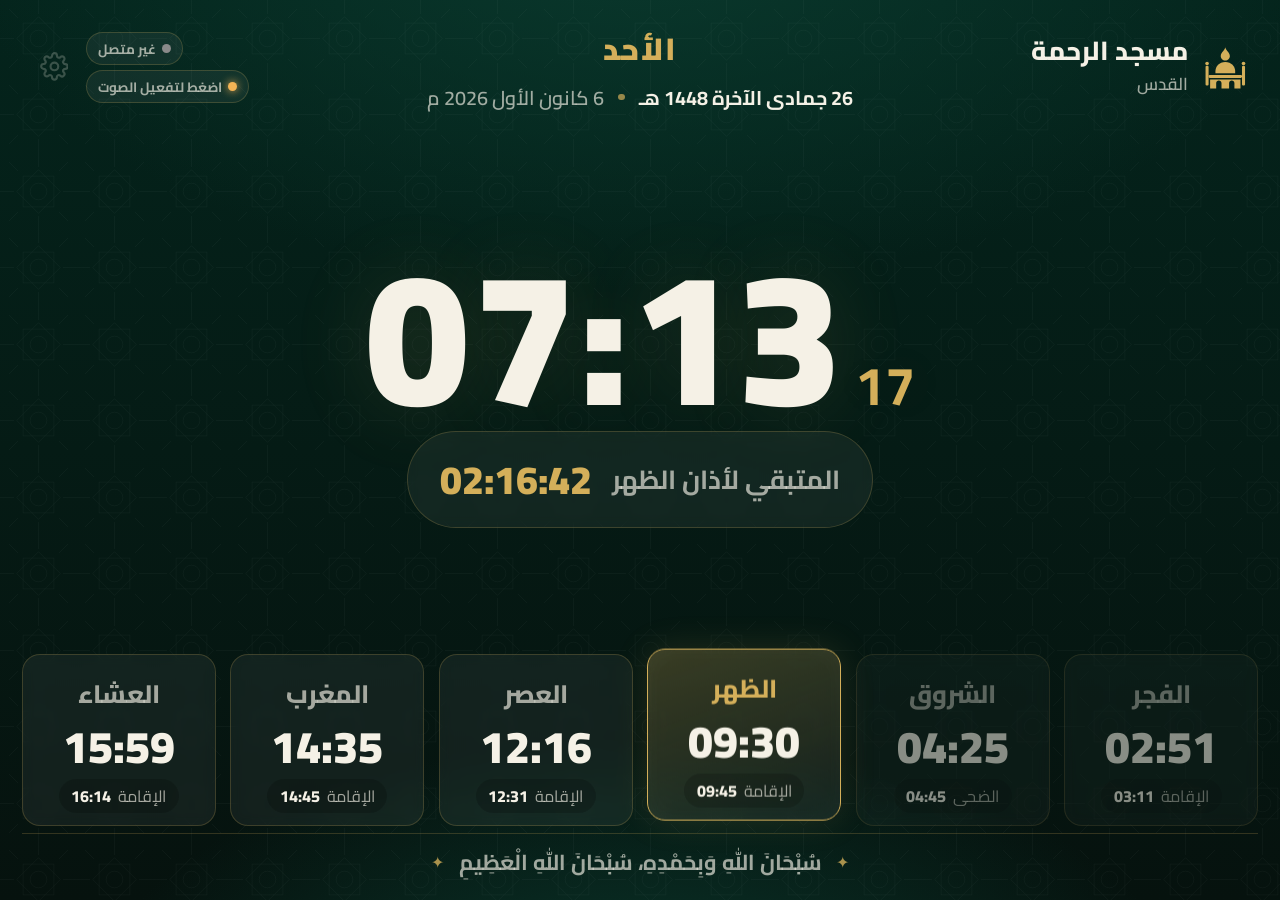
==== index.html @ 0a37c9f8 "شاشة مواقيت الصلاة للمساجد — النسخة الأولى - حساب فلكي محلي للمواقيت (بدون إنترنت) مع 6 طرق حساب - ش" ====
<!DOCTYPE html>
<html lang="ar" dir="rtl" data-theme="emerald">
<head>
  <meta charset="UTF-8">
  <meta name="viewport" content="width=device-width, initial-scale=1.0">
  <title>مواقيت الصلاة</title>
  <meta name="theme-color" content="#04241c">
  <link rel="manifest" href="manifest.json">
  <link rel="icon" href="icons/icon.svg" type="image/svg+xml">
  <link rel="stylesheet" href="css/style.css">
</head>
<body>

  <!-- طبقة صور الخلفيات -->
  <div id="bg-photos" style="display:none">
    <div class="bg-img" id="bg-a"></div>
    <div class="bg-img" id="bg-b"></div>
    <div id="bg-overlay"></div>
  </div>

  <div id="screen">
    <!-- الترويسة -->
    <header>
      <div class="mosque-block">
        <img id="mosque-photo" alt="" style="display:none">
        <svg id="mosque-icon" class="mosque-icon" viewBox="0 0 64 64" fill="currentColor" aria-hidden="true">
          <path d="M32 4c1 5-6 8-6 13 0 3.3 2.7 6 6 6s6-2.7 6-6c0-5-7-8-6-13z"/>
          <path d="M32 25c-8 0-13 6-13 12v3h26v-3c0-6-5-12-13-12z"/>
          <rect x="10" y="42" width="44" height="4" rx="1.5"/>
          <path d="M12 48v12h8v-7c0-2 1.6-3.5 3.5-3.5S27 51 27 53v7h10v-7c0-2 1.6-3.5 3.5-3.5S44 51 44 53v7h8V48H12z"/>
          <rect x="6" y="30" width="4" height="26" rx="1.5"/>
          <circle cx="8" cy="27" r="2.4"/>
          <rect x="54" y="30" width="4" height="26" rx="1.5"/>
          <circle cx="56" cy="27" r="2.4"/>
        </svg>
        <div>
          <div id="mosque-name">مسجد الرحمة</div>
          <div id="city-name">القدس</div>
        </div>
      </div>

      <div class="dates-block">
        <div id="day-name"></div>
        <div class="dates-line">
          <span id="hijri-date"></span>
          <span class="sep"></span>
          <span id="greg-date"></span>
        </div>
      </div>

      <div class="header-side">
        <div class="status-chips">
          <div id="net-indicator" class="status-chip off">
            <i class="dot"></i><span>غير متصل</span>
          </div>
          <div id="sound-indicator" class="status-chip warn">
            <i class="dot"></i><span>اضغط لتفعيل الصوت</span>
          </div>
        </div>
        <button id="btn-settings" title="الإعدادات (S)" aria-label="الإعدادات">
          <svg viewBox="0 0 24 24" fill="none" stroke="currentColor" stroke-width="1.8" aria-hidden="true">
            <circle cx="12" cy="12" r="3.2"/>
            <path d="M19.4 15a1.7 1.7 0 0 0 .34 1.87l.06.06a2 2 0 1 1-2.83 2.83l-.06-.06a1.7 1.7 0 0 0-1.87-.34 1.7 1.7 0 0 0-1 1.55V21a2 2 0 1 1-4 0v-.09a1.7 1.7 0 0 0-1-1.55 1.7 1.7 0 0 0-1.87.34l-.06.06a2 2 0 1 1-2.83-2.83l.06-.06a1.7 1.7 0 0 0 .34-1.87 1.7 1.7 0 0 0-1.55-1H3a2 2 0 1 1 0-4h.09a1.7 1.7 0 0 0 1.55-1 1.7 1.7 0 0 0-.34-1.87l-.06-.06a2 2 0 1 1 2.83-2.83l.06.06a1.7 1.7 0 0 0 1.87.34h.09a1.7 1.7 0 0 0 1-1.55V3a2 2 0 1 1 4 0v.09a1.7 1.7 0 0 0 1 1.55 1.7 1.7 0 0 0 1.87-.34l.06-.06a2 2 0 1 1 2.83 2.83l-.06.06a1.7 1.7 0 0 0-.34 1.87v.09a1.7 1.7 0 0 0 1.55 1H21a2 2 0 1 1 0 4h-.09a1.7 1.7 0 0 0-1.55 1z"/>
          </svg>
        </button>
      </div>
    </header>

    <!-- شريط رمضان (يظهر تلقائياً في الشهر الفضيل) -->
    <div id="ramadan-bar" style="display:none">
      <span class="rb-greeting">🌙 رمضان مبارك</span>
      <span class="rb-item"><span id="ramadan-day" class="rb-strong"></span></span>
      <span class="rb-sep"></span>
      <span class="rb-item">الإمساك <span id="ramadan-imsak" class="rb-strong"></span></span>
      <span class="rb-sep"></span>
      <span class="rb-item">الإفطار <span id="ramadan-iftar" class="rb-strong"></span></span>
    </div>

    <!-- الوسط -->
    <main>
      <div class="clock-wrap">
        <span id="clock-main">00:00</span>
        <span class="clock-side">
          <span id="clock-seconds">00</span>
          <span id="clock-suffix"></span>
        </span>
      </div>

      <div class="countdown-wrap">
        <span id="countdown-label"></span>
        <span id="countdown-value"></span>
      </div>
    </main>

    <!-- بطاقات الصلوات -->
    <div id="prayers-row"></div>

    <!-- شريط الأذكار والإعلانات -->
    <div id="ticker-bar">
      <span class="ticker-star">✦</span>
      <span id="ticker-badge" class="ticker-badge" style="display:none">إعلان</span>
      <span id="ticker-text"></span>
      <span class="ticker-star">✦</span>
    </div>
  </div>

  <!-- شاشة الأذان -->
  <div id="adhan-overlay" class="overlay">
    <svg class="big-icon" viewBox="0 0 64 64" fill="currentColor" aria-hidden="true">
      <path d="M32 4c1 5-6 8-6 13 0 3.3 2.7 6 6 6s6-2.7 6-6c0-5-7-8-6-13z"/>
      <path d="M32 25c-8 0-13 6-13 12v3h26v-3c0-6-5-12-13-12z"/>
      <rect x="10" y="42" width="44" height="4" rx="1.5"/>
      <path d="M12 48v12h8v-7c0-2 1.6-3.5 3.5-3.5S27 51 27 53v7h10v-7c0-2 1.6-3.5 3.5-3.5S44 51 44 53v7h8V48H12z"/>
    </svg>
    <div class="overlay-kalima">اللهُ أَكْبَر، اللهُ أَكْبَر</div>
    <div class="overlay-title" id="adhan-prayer-name"></div>
    <div id="adhan-time"></div>
    <div class="overlay-sub">لَا إِلَهَ إِلَّا الله</div>
  </div>

  <!-- شاشة اقتراب الإقامة -->
  <div id="iqama-soon-overlay" class="overlay">
    <div id="iqama-soon-label"></div>
    <div id="iqama-soon-value"></div>
    <div class="overlay-sub">اسْتَوُوا وَاعْتَدِلُوا وَسُدُّوا الْخَلَل</div>
  </div>

  <!-- شاشة الصلاة -->
  <div id="prayer-overlay" class="overlay">
    <div class="overlay-kalima" id="prayer-overlay-name"></div>
    <div class="overlay-sub">سَوُّوا صُفُوفَكُمْ فَإِنَّ تَسْوِيَةَ الصَّفِّ مِنْ تَمَامِ الصَّلَاةِ</div>
    <div class="phone-warning">
      <svg viewBox="0 0 24 24" fill="none" stroke="currentColor" stroke-width="1.8" aria-hidden="true">
        <rect x="7" y="2.5" width="10" height="19" rx="2.2"/>
        <path d="M11 18.5h2M3 3l18 18" stroke-linecap="round"/>
      </svg>
      الرجاء إغلاق الهواتف المحمولة
    </div>
  </div>

  <!-- شاشة الإعلانات الكاملة -->
  <div id="ann-overlay" class="overlay">
    <div class="ann-badge">📢 إعلانات المسجد</div>
    <div id="ann-text" class="ann-text"></div>
    <div id="ann-dots" class="adhkar-dots"></div>
  </div>

  <!-- شاشة الأذكار بعد الصلاة -->
  <div id="adhkar-overlay" class="overlay">
    <div class="adhkar-header">
      <span class="ticker-star">✦</span>
      <span>أذكار وأدعية ما بعد الصلاة</span>
      <span class="ticker-star">✦</span>
    </div>
    <div id="adhkar-text" class="adhkar-text"></div>
    <div id="adhkar-rep" class="adhkar-rep" style="display:none">
      <span id="adhkar-rep-live" class="rep-live">1</span>
      <span class="rep-sep">/</span>
      <span id="adhkar-rep-total" class="rep-total">33</span>
      <span class="rep-label">مرة</span>
    </div>
    <div id="adhkar-dots" class="adhkar-dots"></div>
    <div class="overlay-sub">تَقَبَّلَ اللهُ طَاعَتَكُمْ</div>
  </div>

  <!-- نافذة الإعدادات -->
  <div id="settings-modal">
    <div class="settings-panel">
      <h2>⚙ الإعدادات</h2>
      <div class="settings-hint">اضغط حرف S في أي وقت لفتح هذه النافذة — الإعدادات تُحفظ على الجهاز نفسه</div>

      <h3>المسجد والموقع</h3>
      <div class="form-row">
        <label>اسم المسجد</label>
        <input type="text" id="set-mosque-name">
      </div>
      <div class="form-row">
        <label>صورة / شعار الجامع</label>
        <input type="file" id="set-photo-file" accept="image/*">
      </div>
      <div class="form-row">
        <span id="photo-status" class="field-status"></span>
        <button type="button" id="btn-photo-remove" class="mini-btn">إزالة الصورة</button>
      </div>
      <div class="form-row">
        <label>المدينة</label>
        <select id="set-city"></select>
      </div>
      <div id="custom-city-row" style="display:none">
        <div class="form-row">
          <label>اسم الموقع</label>
          <input type="text" id="set-custom-name" placeholder="مثال: قريتنا">
        </div>
        <div class="form-row">
          <label>خط العرض</label>
          <input type="number" id="set-custom-lat" step="0.0001">
          <label>خط الطول</label>
          <input type="number" id="set-custom-lng" step="0.0001">
        </div>
      </div>

      <h3>الحساب الفلكي</h3>
      <div class="form-row">
        <label>طريقة الحساب</label>
        <select id="set-method"></select>
      </div>
      <div class="form-row">
        <label>مذهب العصر</label>
        <select id="set-asr">
          <option value="1">الجمهور (الشافعي والمالكي والحنبلي)</option>
          <option value="2">الحنفي</option>
        </select>
      </div>
      <div class="form-row">
        <label>تعديل التاريخ الهجري</label>
        <select id="set-hijri-adjust">
          <option value="-2">-2 يوم</option>
          <option value="-1">-1 يوم</option>
          <option value="0">بدون تعديل</option>
          <option value="1">+1 يوم</option>
          <option value="2">+2 يوم</option>
        </select>
      </div>

      <h3>المظهر والألوان</h3>
      <div class="form-row">
        <label>التصميم</label>
        <select id="set-theme">
          <option value="emerald">أخضر زمردي</option>
          <option value="night">أزرق ليلي</option>
          <option value="blackgold">أسود ذهبي</option>
          <option value="royal">بنفسجي ملكي</option>
          <option value="light">فاتح</option>
          <option value="custom">🎨 ألوان مخصصة</option>
        </select>
      </div>
      <div id="custom-colors-block" style="display:none">
        <div class="colors-grid">
          <div><label>الخلفية</label><input type="color" id="set-color-bg1"></div>
          <div><label>الخلفية الثانوية</label><input type="color" id="set-color-bg2"></div>
          <div><label>اللون المميز</label><input type="color" id="set-color-accent"></div>
          <div><label>النص</label><input type="color" id="set-color-text"></div>
        </div>
      </div>
      <div class="form-row">
        <label>نظام الوقت</label>
        <select id="set-time-format">
          <option value="24">24 ساعة</option>
          <option value="12">12 ساعة</option>
        </select>
      </div>
      <div class="form-row">
        <label>إظهار الثواني</label>
        <input type="checkbox" id="set-show-seconds">
      </div>
      <div class="form-row">
        <label>أسماء الأشهر الميلادية</label>
        <select id="set-month-names">
          <option value="levant">شرقية (كانون الثاني، شباط...)</option>
          <option value="western">غربية (يناير، فبراير...)</option>
        </select>
      </div>

      <div class="form-row">
        <label>اتجاه العرض</label>
        <select id="set-orientation">
          <option value="auto">تلقائي (حسب الشاشة)</option>
          <option value="landscape">أفقي دائماً</option>
          <option value="portrait">عمودي دائماً</option>
        </select>
      </div>

      <h3>المناسبات ووضع رمضان</h3>
      <div class="form-row">
        <label>المناسبات الهجرية والسنن تلقائياً</label>
        <input type="checkbox" id="set-hijri-events">
      </div>
      <div class="settings-hint">عاشوراء، المولد النبوي، الإسراء والمعراج، الأعياد، الأيام البيض، سورة الكهف يوم الجمعة، صيام الاثنين والخميس... تظهر في الشريط تلقائياً بيومها.</div>
      <div class="form-row">
        <label>وضع رمضان تلقائياً</label>
        <input type="checkbox" id="set-ramadan-auto">
      </div>
      <div class="form-row">
        <label>الإمساك قبل الفجر بـ (دقائق)</label>
        <input type="number" id="set-imsak-offset" min="0" max="60">
      </div>
      <div class="form-row">
        <label>إظهار «يليها التراويح» على العشاء</label>
        <input type="checkbox" id="set-taraweeh-note">
      </div>
      <div class="settings-hint">في رمضان يظهر تلقائياً: شريط «رمضان مبارك» مع الإمساك والإفطار، والعد التنازلي يصبح «المتبقي للإفطار 🌙».</div>

      <h3>خلفية الشاشة</h3>
      <div class="form-row">
        <label>نوع الخلفية</label>
        <select id="set-bg-mode">
          <option value="pattern">زخرفة إسلامية (الافتراضي)</option>
          <option value="photos">صور (مساجد أو غيرها)</option>
        </select>
      </div>
      <div class="form-row">
        <label>إضافة صور خلفية</label>
        <input type="file" id="set-bg-files" accept="image/*" multiple>
      </div>
      <div class="form-row">
        <span id="bg-status" class="field-status"></span>
        <button type="button" id="btn-bg-clear" class="mini-btn">إزالة كل الخلفيات</button>
      </div>
      <div class="form-row">
        <label>تعتيم الخلفية (لوضوح النص)</label>
        <input type="range" id="set-bg-overlay" min="0" max="90" step="5"
               oninput="document.getElementById('bg-overlay-val').textContent=this.value+'%'">
        <span id="bg-overlay-val" class="field-status" style="flex:none">60%</span>
      </div>
      <div class="form-row">
        <label>تبديل الصور كل (دقائق)</label>
        <input type="number" id="set-bg-interval" min="1" max="240">
      </div>

      <h3>صوت الأذان</h3>
      <div class="form-row">
        <label>تشغيل صوت عند الأذان</label>
        <input type="checkbox" id="set-sound-enabled">
      </div>
      <div class="form-row">
        <label>نوع الصوت</label>
        <select id="set-sound-mode">
          <option value="chime">تنبيه مدمج (بدون ملفات)</option>
          <option value="makkah">أذان الحرم المكي 🕋</option>
          <option value="madinah">أذان المسجد النبوي</option>
          <option value="quds">أذان المسجد الأقصى 🕌</option>
          <option value="alhindi">أذان عبد الرحمن الهندي</option>
          <option value="file">ملف أذان مرفوع</option>
        </select>
      </div>
      <div class="form-row">
        <label>رفع ملف أذان (MP3)</label>
        <input type="file" id="set-adhan-file" accept="audio/*">
      </div>
      <div class="form-row">
        <span id="adhan-file-status" class="field-status"></span>
        <button type="button" id="btn-adhan-test" class="mini-btn">▶ تجربة</button>
        <button type="button" id="btn-adhan-stop" class="mini-btn">⏹ إيقاف</button>
      </div>
      <div class="settings-hint">ملاحظة: المتصفح يمنع الصوت التلقائي قبل أول ضغطة على الشاشة. لشاشات العرض الدائمة شغّل المتصفح بوضع الكشك (kiosk) مع خيار السماح بالتشغيل التلقائي.</div>

      <h3>الإقامة (دقائق بعد الأذان)</h3>
      <div class="iqama-grid">
        <div><label>الفجر</label><input type="number" id="set-iqama-fajr" min="0" max="120"></div>
        <div><label>الظهر</label><input type="number" id="set-iqama-dhuhr" min="0" max="120"></div>
        <div><label>العصر</label><input type="number" id="set-iqama-asr" min="0" max="120"></div>
        <div><label>المغرب</label><input type="number" id="set-iqama-maghrib" min="0" max="120"></div>
        <div><label>العشاء</label><input type="number" id="set-iqama-isha" min="0" max="120"></div>
      </div>

      <h3>الشاشات التلقائية</h3>
      <div class="form-row">
        <label>مدة شاشة الأذان (دقائق)</label>
        <input type="number" id="set-adhan-min" min="0" max="30">
      </div>
      <div class="form-row">
        <label>مدة شاشة الصلاة (دقائق)</label>
        <input type="number" id="set-prayer-min" min="0" max="60">
      </div>
      <div class="form-row">
        <label>مدة شاشة الأذكار بعد الصلاة (دقائق)</label>
        <input type="number" id="set-adhkar-min" min="0" max="60">
      </div>
      <div class="form-row">
        <label>مدة عرض كل ذكر (ثوانٍ — كافية للقراءة)</label>
        <input type="number" id="set-adhkar-each" min="10" max="180">
      </div>
      <div class="form-row" style="display:block">
        <label>أذكار ما بعد الصلاة (سطر لكل ذكر)</label>
        <textarea id="set-adhkar-texts"></textarea>
      </div>
      <div class="settings-hint">لتحديد عدد التكرار حسب السنة أضف <b dir="ltr">| العدد</b> بعد الذكر — مثال: <span dir="rtl">سُبْحَانَ اللهِ | 33</span> — يظهر على الشاشة عدّاد مباشر للتكرار، ومدة عرض الذكر تطول تلقائياً بما يكفي لترديده.</div>

      <h3>الجمعة</h3>
      <div class="form-row">
        <label>وقت أذان الجمعة</label>
        <select id="set-jumua-mode">
          <option value="auto">تلقائي (وقت الظهر)</option>
          <option value="fixed">وقت محدد</option>
        </select>
      </div>
      <div class="form-row" id="jumua-time-row" style="display:none">
        <label>الوقت المحدد</label>
        <input type="time" id="set-jumua-time">
      </div>
      <div class="form-row">
        <label>مدة الخطبة حتى الإقامة (دقائق)</label>
        <input type="number" id="set-khutbah-min" min="5" max="120">
      </div>

      <h3>شريط الأذكار</h3>
      <div class="form-row">
        <label>تفعيل الشريط</label>
        <input type="checkbox" id="set-ticker-enabled">
      </div>
      <textarea id="set-ticker-texts" placeholder="اكتب كل ذكر في سطر منفصل"></textarea>

      <h3>الإعلانات</h3>
      <div class="form-row">
        <label>تفعيل الإعلانات</label>
        <input type="checkbox" id="set-ann-enabled">
      </div>
      <textarea id="set-ann-texts" placeholder="اكتب كل إعلان في سطر منفصل — تظهر في الشريط السفلي مع شارة «إعلان»"></textarea>
      <div class="form-row" style="margin-top:10px">
        <label>شاشة إعلانات كاملة</label>
        <input type="checkbox" id="set-annscreen-enabled">
      </div>
      <div class="form-row">
        <label>تظهر كل (دقائق — 0 لتعطيل التكرار)</label>
        <input type="number" id="set-annscreen-every" min="0" max="720">
      </div>
      <div class="form-row">
        <label>مدة عرض كل إعلان (ثوانٍ)</label>
        <input type="number" id="set-annscreen-duration" min="5" max="300">
      </div>
      <div class="form-row" style="display:block">
        <label>أوقات ظهور محددة (سطر لكل وقت، مثل 21:30)</label>
        <textarea id="set-annscreen-times" style="height:70px" placeholder="20:45&#10;13:30"></textarea>
      </div>
      <div class="settings-hint">شاشة الإعلانات لا تظهر أبداً أثناء الأذان أو الصلاة أو قبل الأذان بأقل من 3 دقائق.</div>

      <h3>الاتصال والتحديث عن بُعد</h3>
      <div class="form-row">
        <label>تفعيل التحديث عن بُعد</label>
        <input type="checkbox" id="set-remote-enabled">
      </div>
      <div class="form-row">
        <label>رابط ملف الإعدادات (JSON)</label>
        <input type="text" id="set-remote-url" placeholder="https://..." dir="ltr">
      </div>
      <div class="form-row">
        <label>فترة الفحص (دقائق)</label>
        <input type="number" id="set-remote-interval" min="1" max="240">
      </div>
      <div class="settings-hint">
        ضع ملف JSON على الإنترنت (مثلاً GitHub Gist) فيه الإعدادات المطلوب تحديثها — مثل الإعلانات أو أوقات الإقامة — والشاشة ستسحبه تلقائياً وهي متصلة. استخدم «تصدير الإعدادات» للحصول على قالب جاهز.
        <div id="remote-sync-status"></div>
      </div>
      <div class="form-row">
        <button type="button" id="btn-export" class="mini-btn">⬇ تصدير الإعدادات</button>
        <label class="mini-btn" style="cursor:pointer">⬆ استيراد إعدادات
          <input type="file" id="set-import-file" accept="application/json" style="display:none">
        </label>
        <span id="import-status" class="field-status"></span>
      </div>

      <div class="settings-buttons">
        <button id="btn-save">💾 حفظ وتطبيق</button>
        <button id="btn-cancel">إلغاء</button>
        <button id="btn-reset">استعادة الافتراضي</button>
      </div>
    </div>
  </div>

  <script src="js/praytimes.js"></script>
  <script src="js/cities.js"></script>
  <script src="js/storage.js"></script>
  <script src="js/settings.js"></script>
  <script src="js/app.js"></script>
</body>
</html>
---- css/style.css ----
/* ============================================================
   شاشة مواقيت الصلاة — التصميم والثيمات
   ============================================================ */

@font-face {
  font-family: 'Cairo';
  font-style: normal;
  font-weight: 200 1000;
  src: url('../fonts/cairo-arabic.woff2') format('woff2');
  unicode-range: U+0600-06FF, U+0750-077F, U+FB50-FDFF, U+FE70-FEFF;
}
@font-face {
  font-family: 'Cairo';
  font-style: normal;
  font-weight: 200 1000;
  src: url('../fonts/cairo-latin.woff2') format('woff2');
  unicode-range: U+0000-00FF;
}

/* ---------- الثيمات ---------- */
:root, [data-theme="emerald"] {
  --bg-1: #04241c;
  --bg-2: #0a3a2e;
  --bg-3: #06120e;
  --accent: #d4af5a;
  --accent-soft: rgba(212, 175, 90, 0.25);
  --text: #f5f1e6;
  --text-dim: rgba(245, 241, 230, 0.65);
  --card-bg: rgba(255, 255, 255, 0.055);
  --card-border: rgba(212, 175, 90, 0.22);
  --glow: rgba(212, 175, 90, 0.14);
  --pattern-opacity: 0.05;
  --danger: #ff9b6a;
}
[data-theme="night"] {
  --bg-1: #071a30;
  --bg-2: #0d2a4d;
  --bg-3: #040d1a;
  --accent: #6fc7e8;
  --accent-soft: rgba(111, 199, 232, 0.22);
  --text: #eef6fb;
  --text-dim: rgba(238, 246, 251, 0.6);
  --card-bg: rgba(255, 255, 255, 0.05);
  --card-border: rgba(111, 199, 232, 0.25);
  --glow: rgba(111, 199, 232, 0.13);
  --pattern-opacity: 0.045;
  --danger: #ffb37a;
}
[data-theme="blackgold"] {
  --bg-1: #0d0c09;
  --bg-2: #1b1810;
  --bg-3: #000000;
  --accent: #e8c464;
  --accent-soft: rgba(232, 196, 100, 0.22);
  --text: #f7f3e8;
  --text-dim: rgba(247, 243, 232, 0.6);
  --card-bg: rgba(255, 255, 255, 0.045);
  --card-border: rgba(232, 196, 100, 0.28);
  --glow: rgba(232, 196, 100, 0.15);
  --pattern-opacity: 0.06;
  --danger: #ff9b6a;
}
[data-theme="royal"] {
  --bg-1: #1d1038;
  --bg-2: #321b5e;
  --bg-3: #0d0620;
  --accent: #e6b45a;
  --accent-soft: rgba(230, 180, 90, 0.22);
  --text: #f6f0ff;
  --text-dim: rgba(246, 240, 255, 0.62);
  --card-bg: rgba(255, 255, 255, 0.055);
  --card-border: rgba(230, 180, 90, 0.25);
  --glow: rgba(230, 180, 90, 0.13);
  --pattern-opacity: 0.05;
  --danger: #ff9b8a;
}
[data-theme="light"] {
  --bg-1: #f2ecdd;
  --bg-2: #ffffff;
  --bg-3: #e5dcc4;
  --accent: #0c6b4f;
  --accent-soft: rgba(12, 107, 79, 0.14);
  --text: #1d2a26;
  --text-dim: rgba(29, 42, 38, 0.6);
  --card-bg: rgba(255, 255, 255, 0.72);
  --card-border: rgba(12, 107, 79, 0.25);
  --glow: rgba(12, 107, 79, 0.08);
  --pattern-opacity: 0.05;
  --danger: #b0491f;
}

/* ---------- أساسيات ---------- */
* { margin: 0; padding: 0; box-sizing: border-box; }

html, body {
  width: 100%;
  height: 100%;
  overflow: hidden;
}

body {
  font-family: 'Cairo', 'Segoe UI', Tahoma, sans-serif;
  direction: rtl;
  color: var(--text);
  background:
    radial-gradient(ellipse 90% 70% at 50% -10%, var(--bg-2) 0%, transparent 60%),
    radial-gradient(ellipse 80% 60% at 50% 115%, var(--bg-2) 0%, transparent 55%),
    linear-gradient(180deg, var(--bg-1) 0%, var(--bg-3) 100%);
  user-select: none;
}

body.hide-cursor, body.hide-cursor * { cursor: none !important; }

/* الزخرفة الإسلامية */
body::before {
  content: '';
  position: fixed;
  inset: 0;
  pointer-events: none;
  opacity: var(--pattern-opacity);
  background-image: url("data:image/svg+xml,%3Csvg xmlns='http://www.w3.org/2000/svg' width='120' height='120' viewBox='0 0 120 120'%3E%3Cg fill='none' stroke='%23ffffff' stroke-width='1'%3E%3Crect x='36' y='36' width='48' height='48'/%3E%3Crect x='36' y='36' width='48' height='48' transform='rotate(45 60 60)'/%3E%3Ccircle cx='60' cy='60' r='13'/%3E%3Cpath d='M60 0v22M60 98v22M0 60h22M98 60h22M14 14l14 14M92 92l14 14M106 14L92 28M28 92L14 106'/%3E%3C/g%3E%3C/svg%3E");
  background-size: 8.5vmin 8.5vmin;
}
[data-theme="light"] body::before,
[data-theme="light"]::before {
  filter: invert(1);
}

/* طبقة صور الخلفيات */
#bg-photos {
  position: fixed;
  inset: 0;
  z-index: 0;
}

.bg-img {
  position: absolute;
  inset: 0;
  background-size: cover;
  background-position: center;
  opacity: 0;
  transition: opacity 2s ease;
}
.bg-img.show { opacity: 1; }

#bg-overlay {
  position: absolute;
  inset: 0;
  background: var(--bg-3);
  opacity: 0.6;
}

/* عند تفعيل الصور تُخفى الزخرفة */
body.photos-bg::before { display: none; }

#screen {
  position: relative;
  width: 100%;
  height: 100%;
  display: flex;
  flex-direction: column;
  padding: 1.6vmin 2.4vmin;
  z-index: 1;
}

/* ---------- الترويسة ---------- */
header {
  display: flex;
  align-items: center;
  justify-content: space-between;
  gap: 2vmin;
  padding: 0.6vmin 1vmin 1vmin;
}

.mosque-block {
  display: flex;
  align-items: center;
  gap: 1.4vmin;
  min-width: 26vmin;
}

.mosque-icon {
  width: 5.4vmin;
  height: 5.4vmin;
  color: var(--accent);
  flex-shrink: 0;
}

#mosque-photo {
  width: 7vmin;
  height: 7vmin;
  object-fit: cover;
  border-radius: 1.6vmin;
  border: 2px solid var(--accent);
  box-shadow: 0 0 2.5vmin var(--glow);
  flex-shrink: 0;
}

#mosque-name {
  font-size: 2.9vmin;
  font-weight: 800;
  line-height: 1.25;
}

#city-name {
  font-size: 1.9vmin;
  color: var(--text-dim);
  font-weight: 600;
}

.dates-block {
  text-align: center;
  flex: 1;
}

#day-name {
  font-size: 3.4vmin;
  font-weight: 900;
  color: var(--accent);
  letter-spacing: 0.05em;
}

.dates-line {
  display: flex;
  align-items: center;
  justify-content: center;
  gap: 1.6vmin;
  font-size: 2.2vmin;
  font-weight: 600;
  color: var(--text-dim);
  margin-top: 0.2vmin;
}

.dates-line .sep {
  width: 0.7vmin;
  height: 0.7vmin;
  border-radius: 50%;
  background: var(--accent);
  opacity: 0.7;
}

#hijri-date { color: var(--text); font-weight: 700; }

.header-side {
  min-width: 26vmin;
  display: flex;
  justify-content: flex-end;
  align-items: center;
  gap: 1vmin;
}

/* مؤشرات الحالة (اتصال/صوت) */
.status-chips {
  display: flex;
  flex-direction: column;
  align-items: flex-end;
  gap: 0.5vmin;
}

.status-chip {
  display: flex;
  align-items: center;
  gap: 0.7vmin;
  font-size: 1.5vmin;
  font-weight: 700;
  color: var(--text-dim);
  background: var(--card-bg);
  border: 1px solid var(--card-border);
  border-radius: 100vmin;
  padding: 0.3vmin 1.2vmin;
}

.status-chip .dot {
  width: 1vmin;
  height: 1vmin;
  border-radius: 50%;
  background: #7c7c7c;
}

.status-chip.on .dot { background: #43d17c; box-shadow: 0 0 1vmin #43d17c; }
.status-chip.off .dot { background: #8a8a8a; }
.status-chip.warn .dot { background: #f5b455; box-shadow: 0 0 1vmin #f5b455; animation: soonPulse 1.4s infinite; }

#btn-settings {
  background: none;
  border: none;
  color: var(--text-dim);
  opacity: 0.35;
  cursor: pointer;
  padding: 1vmin;
  transition: opacity 0.2s, transform 0.3s;
}
#btn-settings:hover { opacity: 1; transform: rotate(45deg); }
#btn-settings svg { width: 3.2vmin; height: 3.2vmin; }

/* ---------- الوسط: الساعة والعد التنازلي ---------- */
main {
  flex: 1;
  display: flex;
  flex-direction: column;
  align-items: center;
  justify-content: center;
  gap: 0.5vmin;
  min-height: 0;
}

.clock-wrap {
  display: flex;
  align-items: baseline;
  direction: ltr;
  line-height: 0.95;
  text-shadow: 0 0 9vmin var(--glow);
}

#clock-main {
  font-size: 21vmin;
  font-weight: 900;
  font-variant-numeric: tabular-nums;
  letter-spacing: 0.01em;
}

.clock-side {
  display: flex;
  flex-direction: column;
  align-items: flex-start;
  margin-left: 1.2vmin;
  gap: 0.8vmin;
}

#clock-seconds {
  font-size: 6vmin;
  font-weight: 700;
  color: var(--accent);
  font-variant-numeric: tabular-nums;
  min-height: 6vmin;
}

#clock-suffix {
  font-size: 3.4vmin;
  font-weight: 700;
  color: var(--text-dim);
}

.countdown-wrap {
  display: flex;
  align-items: center;
  gap: 2.2vmin;
  background: var(--card-bg);
  border: 1px solid var(--card-border);
  border-radius: 100vmin;
  padding: 1.1vmin 3.6vmin;
  backdrop-filter: blur(6px);
}

#countdown-label {
  font-size: 2.9vmin;
  font-weight: 700;
  color: var(--text-dim);
}

#countdown-value {
  font-size: 4.4vmin;
  font-weight: 900;
  color: var(--accent);
  font-variant-numeric: tabular-nums;
  direction: ltr;
}

#countdown-value.iqama-mode { color: var(--danger); }

/* ---------- بطاقات الصلوات ---------- */
#prayers-row {
  display: flex;
  gap: 1.6vmin;
  padding: 0.4vmin 0 0.8vmin;
}

.prayer-card {
  flex: 1;
  display: flex;
  flex-direction: column;
  align-items: center;
  gap: 0.5vmin;
  background: var(--card-bg);
  border: 1px solid var(--card-border);
  border-radius: 2vmin;
  padding: 1.7vmin 1vmin 1.3vmin;
  backdrop-filter: blur(6px);
  transition: all 0.4s ease;
  position: relative;
  overflow: hidden;
}

.card-name {
  font-size: 2.8vmin;
  font-weight: 800;
  color: var(--text-dim);
}

.card-time {
  font-size: 5vmin;
  font-weight: 900;
  font-variant-numeric: tabular-nums;
  direction: ltr;
  line-height: 1.1;
}

.card-iqama {
  display: flex;
  align-items: center;
  gap: 0.8vmin;
  font-size: 1.8vmin;
  color: var(--text-dim);
  background: rgba(0, 0, 0, 0.18);
  border-radius: 100vmin;
  padding: 0.25vmin 1.4vmin;
  margin-top: 0.3vmin;
}
[data-theme="light"] .card-iqama { background: rgba(12, 107, 79, 0.08); }

.iqama-time {
  font-weight: 800;
  color: var(--text);
  font-variant-numeric: tabular-nums;
  direction: ltr;
}

.card-iqama-empty { opacity: 0.45; }

/* الصلاة القادمة */
.prayer-card.next {
  background: linear-gradient(160deg, var(--accent-soft), var(--card-bg));
  border-color: var(--accent);
  box-shadow: 0 0 4vmin var(--glow), inset 0 0 3vmin rgba(255, 255, 255, 0.03);
  transform: translateY(-0.6vmin);
  animation: nextPulse 2.6s ease-in-out infinite;
}
.prayer-card.next .card-name { color: var(--accent); }

@keyframes nextPulse {
  0%, 100% { box-shadow: 0 0 3vmin var(--glow); }
  50% { box-shadow: 0 0 6.5vmin var(--glow); }
}

.prayer-card.active {
  border-color: var(--danger);
  background: linear-gradient(160deg, rgba(255, 130, 90, 0.14), var(--card-bg));
}

.prayer-card.passed { opacity: 0.55; }

/* ---------- شريط الأذكار ---------- */
#ticker-bar {
  display: flex;
  align-items: center;
  justify-content: center;
  gap: 1.6vmin;
  padding: 0.9vmin 2vmin 0.4vmin;
  border-top: 1px solid var(--card-border);
}

.ticker-star {
  color: var(--accent);
  font-size: 1.8vmin;
  opacity: 0.8;
}

#ticker-text {
  font-size: 2.4vmin;
  font-weight: 700;
  color: var(--text-dim);
  opacity: 0;
  transition: opacity 0.6s ease;
  text-align: center;
}
#ticker-text.show { opacity: 1; }

#ticker-text.ad { color: var(--accent); font-weight: 800; }

.ticker-badge {
  background: var(--accent);
  color: var(--bg-3);
  font-size: 1.7vmin;
  font-weight: 900;
  border-radius: 100vmin;
  padding: 0.15vmin 1.4vmin;
  letter-spacing: 0.03em;
}

.ticker-badge.event-badge {
  background: transparent;
  color: var(--accent);
  border: 1px solid var(--accent);
}

/* ---------- شريط رمضان ---------- */
#ramadan-bar {
  display: flex;
  align-items: center;
  justify-content: center;
  gap: 2.4vmin;
  background: linear-gradient(90deg, transparent, var(--accent-soft), transparent);
  border-top: 1px solid var(--card-border);
  border-bottom: 1px solid var(--card-border);
  padding: 0.6vmin 2vmin;
  font-size: 2.3vmin;
  font-weight: 700;
  color: var(--text-dim);
}

.rb-greeting {
  color: var(--accent);
  font-weight: 900;
  font-size: 2.6vmin;
}

.rb-strong {
  color: var(--text);
  font-weight: 900;
  font-variant-numeric: tabular-nums;
}

.rb-sep {
  width: 0.6vmin;
  height: 0.6vmin;
  border-radius: 50%;
  background: var(--accent);
  opacity: 0.6;
}

/* ملاحظة التراويح على بطاقة العشاء */
.card-note {
  font-size: 1.7vmin;
  font-weight: 800;
  color: var(--accent);
  margin-top: 0.3vmin;
}

/* ---------- الشاشات الكاملة (أذان/إقامة/صلاة) ---------- */
.overlay {
  position: fixed;
  inset: 0;
  z-index: 50;
  display: none;
  flex-direction: column;
  align-items: center;
  justify-content: center;
  gap: 3vmin;
  text-align: center;
  background:
    radial-gradient(ellipse 90% 70% at 50% -10%, var(--bg-2) 0%, transparent 60%),
    linear-gradient(180deg, var(--bg-1) 0%, var(--bg-3) 100%);
  animation: overlayIn 0.8s ease;
}

@keyframes overlayIn {
  from { opacity: 0; }
  to { opacity: 1; }
}

.overlay .big-icon {
  width: 14vmin;
  height: 14vmin;
  color: var(--accent);
  animation: iconFloat 3s ease-in-out infinite;
}

@keyframes iconFloat {
  0%, 100% { transform: translateY(0); }
  50% { transform: translateY(-1.4vmin); }
}

.overlay-kalima {
  font-size: 7vmin;
  font-weight: 900;
  color: var(--accent);
  text-shadow: 0 0 8vmin var(--glow);
}

.overlay-title {
  font-size: 4.6vmin;
  font-weight: 800;
}

.overlay-sub {
  font-size: 3vmin;
  color: var(--text-dim);
  font-weight: 600;
}

#adhan-time {
  font-size: 6vmin;
  font-weight: 900;
  color: var(--accent);
  font-variant-numeric: tabular-nums;
  direction: ltr;
}

/* شاشة الصلاة — أغمق وأهدأ */
#prayer-overlay {
  background: linear-gradient(180deg, #050505 0%, #101010 60%, #050505 100%);
}
#prayer-overlay .overlay-kalima { font-size: 5.6vmin; }

.phone-warning {
  display: flex;
  align-items: center;
  gap: 1.8vmin;
  background: rgba(255, 255, 255, 0.06);
  border: 1px solid rgba(255, 255, 255, 0.14);
  border-radius: 100vmin;
  padding: 1.4vmin 3.6vmin;
  font-size: 3.2vmin;
  font-weight: 800;
  margin-top: 2vmin;
}
.phone-warning svg { width: 4.4vmin; height: 4.4vmin; color: var(--danger); }

/* شاشة اقتراب الإقامة */
#iqama-soon-value {
  font-size: 24vmin;
  font-weight: 900;
  color: var(--danger);
  font-variant-numeric: tabular-nums;
  direction: ltr;
  line-height: 1;
  animation: soonPulse 1s ease-in-out infinite;
}

@keyframes soonPulse {
  0%, 100% { transform: scale(1); }
  50% { transform: scale(1.04); }
}

#iqama-soon-label { font-size: 5vmin; font-weight: 800; }

/* ---------- شاشة الإعلانات الكاملة ---------- */
.ann-badge {
  display: flex;
  align-items: center;
  gap: 1.2vmin;
  background: var(--accent);
  color: var(--bg-3);
  font-size: 3vmin;
  font-weight: 900;
  border-radius: 100vmin;
  padding: 0.8vmin 4vmin;
  letter-spacing: 0.02em;
}

.ann-text {
  max-width: 82vw;
  font-size: 6vmin;
  font-weight: 900;
  line-height: 1.8;
  opacity: 0;
  transition: opacity 0.6s ease;
  text-shadow: 0 0 6vmin var(--glow);
}
.ann-text.show { opacity: 1; }

/* ---------- شاشة الأذكار بعد الصلاة ---------- */
.adhkar-header {
  display: flex;
  align-items: center;
  gap: 1.6vmin;
  font-size: 3.4vmin;
  font-weight: 800;
  color: var(--accent);
}

.adhkar-text {
  max-width: 80vw;
  font-size: 5.2vmin;
  font-weight: 800;
  line-height: 1.9;
  opacity: 0;
  transition: opacity 0.7s ease;
  text-shadow: 0 0 6vmin var(--glow);
}
.adhkar-text.show { opacity: 1; }

/* عدّاد التكرار حسب السنة */
.adhkar-rep {
  display: flex;
  align-items: baseline;
  gap: 1.4vmin;
  background: var(--card-bg);
  border: 1px solid var(--accent);
  border-radius: 100vmin;
  padding: 1vmin 4vmin;
  box-shadow: 0 0 3vmin var(--glow);
}

.rep-live {
  font-size: 6.5vmin;
  font-weight: 900;
  color: var(--accent);
  font-variant-numeric: tabular-nums;
  min-width: 8vmin;
  text-align: center;
}

.rep-live.tickanim { animation: repPop 0.35s ease; }

@keyframes repPop {
  0% { transform: scale(1.35); }
  100% { transform: scale(1); }
}

.rep-sep { font-size: 3.6vmin; color: var(--text-dim); }

.rep-total {
  font-size: 4.4vmin;
  font-weight: 800;
  color: var(--text);
  font-variant-numeric: tabular-nums;
}

.rep-label { font-size: 2.6vmin; color: var(--text-dim); font-weight: 700; }

.adhkar-dots {
  display: flex;
  gap: 1vmin;
}

.adot {
  width: 1.3vmin;
  height: 1.3vmin;
  border-radius: 50%;
  background: var(--text-dim);
  opacity: 0.35;
  transition: all 0.4s;
}
.adot.on {
  background: var(--accent);
  opacity: 1;
  transform: scale(1.35);
  box-shadow: 0 0 1.5vmin var(--glow);
}

/* ---------- نافذة الإعدادات ---------- */
#settings-modal {
  position: fixed;
  inset: 0;
  z-index: 100;
  display: none;
  align-items: center;
  justify-content: center;
  background: rgba(0, 0, 0, 0.6);
  backdrop-filter: blur(4px);
}

.settings-panel {
  width: min(92vw, 560px);
  max-height: 88vh;
  overflow-y: auto;
  background: var(--bg-1);
  border: 1px solid var(--card-border);
  border-radius: 18px;
  padding: 26px 30px;
  box-shadow: 0 20px 80px rgba(0, 0, 0, 0.55);
  font-size: 15px;
}
[data-theme="light"] .settings-panel { background: #faf7ee; }

.settings-panel h2 {
  font-size: 22px;
  color: var(--accent);
  margin-bottom: 4px;
}

.settings-hint {
  color: var(--text-dim);
  font-size: 12.5px;
  margin-bottom: 18px;
}

.settings-panel h3 {
  font-size: 15px;
  color: var(--accent);
  margin: 20px 0 10px;
  padding-bottom: 5px;
  border-bottom: 1px solid var(--card-border);
}

.form-row {
  display: flex;
  align-items: center;
  justify-content: space-between;
  gap: 14px;
  margin-bottom: 10px;
}

.form-row label { font-weight: 700; flex-shrink: 0; }

.form-row input[type="text"],
.form-row input[type="number"],
.form-row input[type="time"],
.form-row select,
.settings-panel textarea {
  background: rgba(255, 255, 255, 0.07);
  border: 1px solid var(--card-border);
  border-radius: 9px;
  color: var(--text);
  font-family: inherit;
  font-size: 14px;
  padding: 7px 12px;
  outline: none;
  min-width: 0;
}
[data-theme="light"] .form-row input,
[data-theme="light"] .form-row select,
[data-theme="light"] .settings-panel textarea {
  background: #ffffff;
}

.form-row input:focus, .form-row select:focus, .settings-panel textarea:focus {
  border-color: var(--accent);
}

.form-row input[type="text"], .form-row select { flex: 1; }
.form-row input[type="number"] { width: 80px; text-align: center; }

.form-row input[type="checkbox"] {
  width: 20px;
  height: 20px;
  accent-color: var(--accent);
}

.form-row input[type="range"] {
  flex: 1;
  accent-color: var(--accent);
}

.iqama-grid {
  display: grid;
  grid-template-columns: repeat(5, 1fr);
  gap: 8px;
}

.iqama-grid > div {
  display: flex;
  flex-direction: column;
  align-items: center;
  gap: 5px;
}

.iqama-grid label { font-size: 13px; font-weight: 700; }

.iqama-grid input {
  width: 100%;
  text-align: center;
  background: rgba(255, 255, 255, 0.07);
  border: 1px solid var(--card-border);
  border-radius: 9px;
  color: var(--text);
  font-family: inherit;
  padding: 7px 4px;
  outline: none;
}
[data-theme="light"] .iqama-grid input { background: #ffffff; }

.settings-panel textarea {
  width: 100%;
  height: 110px;
  resize: vertical;
  line-height: 1.9;
}

.colors-grid {
  display: grid;
  grid-template-columns: repeat(4, 1fr);
  gap: 10px;
  margin-bottom: 10px;
}

.colors-grid > div {
  display: flex;
  flex-direction: column;
  align-items: center;
  gap: 6px;
}

.colors-grid label { font-size: 12.5px; font-weight: 700; }

.colors-grid input[type="color"] {
  width: 100%;
  height: 42px;
  border: 1px solid var(--card-border);
  border-radius: 9px;
  background: none;
  cursor: pointer;
  padding: 3px;
}

.mini-btn {
  font-family: inherit;
  font-size: 13px;
  font-weight: 700;
  background: rgba(255, 255, 255, 0.09);
  color: var(--text);
  border: 1px solid var(--card-border);
  border-radius: 8px;
  padding: 6px 14px;
  cursor: pointer;
  transition: filter 0.15s;
}
.mini-btn:hover { filter: brightness(1.2); }
[data-theme="light"] .mini-btn { background: rgba(12, 107, 79, 0.08); }

.field-status {
  font-size: 12.5px;
  color: var(--accent);
  flex: 1;
}

.form-row input[type="file"] {
  flex: 1;
  font-family: inherit;
  font-size: 12.5px;
  color: var(--text-dim);
}

#remote-sync-status { margin-top: 6px; color: var(--accent); }

.settings-buttons {
  display: flex;
  gap: 10px;
  margin-top: 22px;
}

.settings-buttons button {
  font-family: inherit;
  font-size: 15px;
  font-weight: 800;
  border: none;
  border-radius: 10px;
  padding: 11px 22px;
  cursor: pointer;
  transition: filter 0.15s;
}
.settings-buttons button:hover { filter: brightness(1.15); }

#btn-save { background: var(--accent); color: #10240e; flex: 1; }
#btn-cancel { background: rgba(255, 255, 255, 0.1); color: var(--text); }
#btn-reset { background: none; color: var(--text-dim); font-size: 13px; }

/* احترام تفضيل تقليل الحركة */
@media (prefers-reduced-motion: reduce) {
  *, *::before, *::after {
    animation-duration: 0.01ms !important;
    animation-iteration-count: 1 !important;
    transition-duration: 0.01ms !important;
  }
}

/* ---------- الوضع العمودي ----------
   يُفعَّل عبر class من الإعدادات (تلقائي/أفقي/عمودي) وليس media query
   حتى يستطيع المدير إجبار الاتجاه المناسب لشاشته */
body.layout-portrait header {
  flex-direction: column;
  gap: 0.8vmin;
  text-align: center;
}
body.layout-portrait .mosque-block,
body.layout-portrait .header-side { min-width: 0; }
body.layout-portrait .mosque-block { justify-content: center; }
body.layout-portrait .header-side { justify-content: center; }
body.layout-portrait .status-chips { flex-direction: row; }

body.layout-portrait #ramadan-bar {
  flex-wrap: wrap;
  gap: 1.4vmin;
  font-size: 2.6vmin;
}

body.layout-portrait #clock-main { font-size: 23vmin; }
body.layout-portrait #clock-seconds { font-size: 7vmin; }

body.layout-portrait .countdown-wrap {
  flex-direction: column;
  gap: 0.4vmin;
  padding: 1.8vmin 6vmin;
  border-radius: 3.5vmin;
  text-align: center;
}
body.layout-portrait #countdown-label { font-size: 3.2vmin; }
body.layout-portrait #countdown-value { font-size: 5.6vmin; }

body.layout-portrait #prayers-row {
  flex-direction: column;
  gap: 1.2vmin;
}
body.layout-portrait .prayer-card {
  flex-direction: row;
  align-items: center;
  justify-content: space-between;
  padding: 1.5vmin 3.4vmin;
  gap: 1.6vmin;
}
body.layout-portrait .card-name { font-size: 3.4vmin; min-width: 14vmin; }
body.layout-portrait .card-time { font-size: 5vmin; }
body.layout-portrait .card-iqama { margin-top: 0; font-size: 2.2vmin; }
body.layout-portrait .card-note { margin-top: 0; font-size: 2vmin; }
body.layout-portrait .prayer-card.next { transform: none; }

body.layout-portrait #ticker-text { font-size: 2.8vmin; }
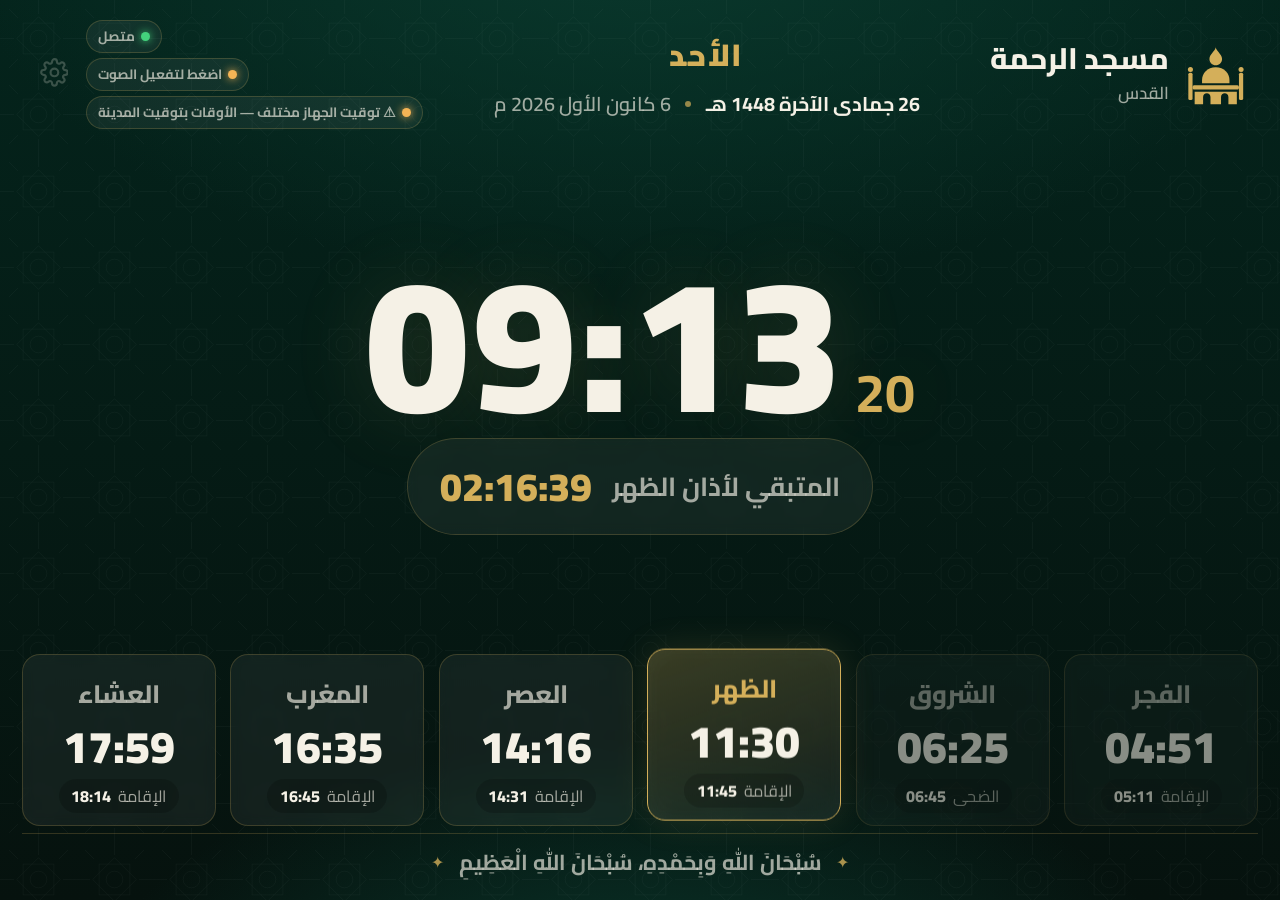
==== commit e69ef2d1: "الإصدار v1.0.0 — إصلاحات المراجعة الشاملة والجاهزية للإنتاج دقة وموثوقية: - المنطقة الزمنية الرسمية " ====
--- a/index.html
+++ b/index.html
@@ -56,6 +56,9 @@
           <div id="sound-indicator" class="status-chip warn">
             <i class="dot"></i><span>اضغط لتفعيل الصوت</span>
           </div>
+          <div id="tz-warning" class="status-chip warn" style="display:none" title="اضبط المنطقة الزمنية للجهاز من إعدادات النظام">
+            <i class="dot"></i><span>⚠ توقيت الجهاز مختلف — الأوقات بتوقيت المدينة</span>
+          </div>
         </div>
         <button id="btn-settings" title="الإعدادات (S)" aria-label="الإعدادات">
           <svg viewBox="0 0 24 24" fill="none" stroke="currentColor" stroke-width="1.8" aria-hidden="true">
@@ -167,7 +170,8 @@
   <div id="settings-modal">
     <div class="settings-panel">
       <h2>⚙ الإعدادات</h2>
-      <div class="settings-hint">اضغط حرف S في أي وقت لفتح هذه النافذة — الإعدادات تُحفظ على الجهاز نفسه</div>
+      <div class="settings-hint">اضغط حرف S في أي وقت لفتح هذه النافذة — الإعدادات تُحفظ على الجهاز نفسه
+        · <a href="diagnostics.html" target="_blank" style="color:var(--accent)">🩺 صفحة فحص النظام</a></div>
 
       <h3>المسجد والموقع</h3>
       <div class="form-row">
@@ -196,6 +200,23 @@
           <input type="number" id="set-custom-lat" step="0.0001">
           <label>خط الطول</label>
           <input type="number" id="set-custom-lng" step="0.0001">
+        </div>
+        <div class="form-row">
+          <label>المنطقة الزمنية</label>
+          <input type="text" id="set-custom-tz" dir="ltr" list="tz-list" placeholder="فارغ = منطقة الجهاز">
+          <datalist id="tz-list">
+            <option value="Asia/Jerusalem"></option>
+            <option value="Asia/Hebron"></option>
+            <option value="Asia/Gaza"></option>
+            <option value="Asia/Amman"></option>
+            <option value="Africa/Cairo"></option>
+            <option value="Asia/Riyadh"></option>
+            <option value="Asia/Beirut"></option>
+            <option value="Europe/Istanbul"></option>
+            <option value="Europe/London"></option>
+            <option value="Europe/Berlin"></option>
+            <option value="America/New_York"></option>
+          </datalist>
         </div>
       </div>
 
@@ -457,6 +478,7 @@
     </div>
   </div>
 
+  <script src="js/version.js"></script>
   <script src="js/praytimes.js"></script>
   <script src="js/cities.js"></script>
   <script src="js/storage.js"></script>
--- a/css/style.css
+++ b/css/style.css
@@ -180,24 +180,24 @@
 }
 
 .mosque-icon {
-  width: 5.4vmin;
-  height: 5.4vmin;
+  width: 7.5vmin;
+  height: 7.5vmin;
   color: var(--accent);
   flex-shrink: 0;
 }
 
 #mosque-photo {
-  width: 7vmin;
-  height: 7vmin;
+  width: 10vmin;
+  height: 10vmin;
   object-fit: cover;
-  border-radius: 1.6vmin;
+  border-radius: 2.2vmin;
   border: 2px solid var(--accent);
-  box-shadow: 0 0 2.5vmin var(--glow);
+  box-shadow: 0 0 3vmin var(--glow);
   flex-shrink: 0;
 }
 
 #mosque-name {
-  font-size: 2.9vmin;
+  font-size: 3.3vmin;
   font-weight: 800;
   line-height: 1.25;
 }
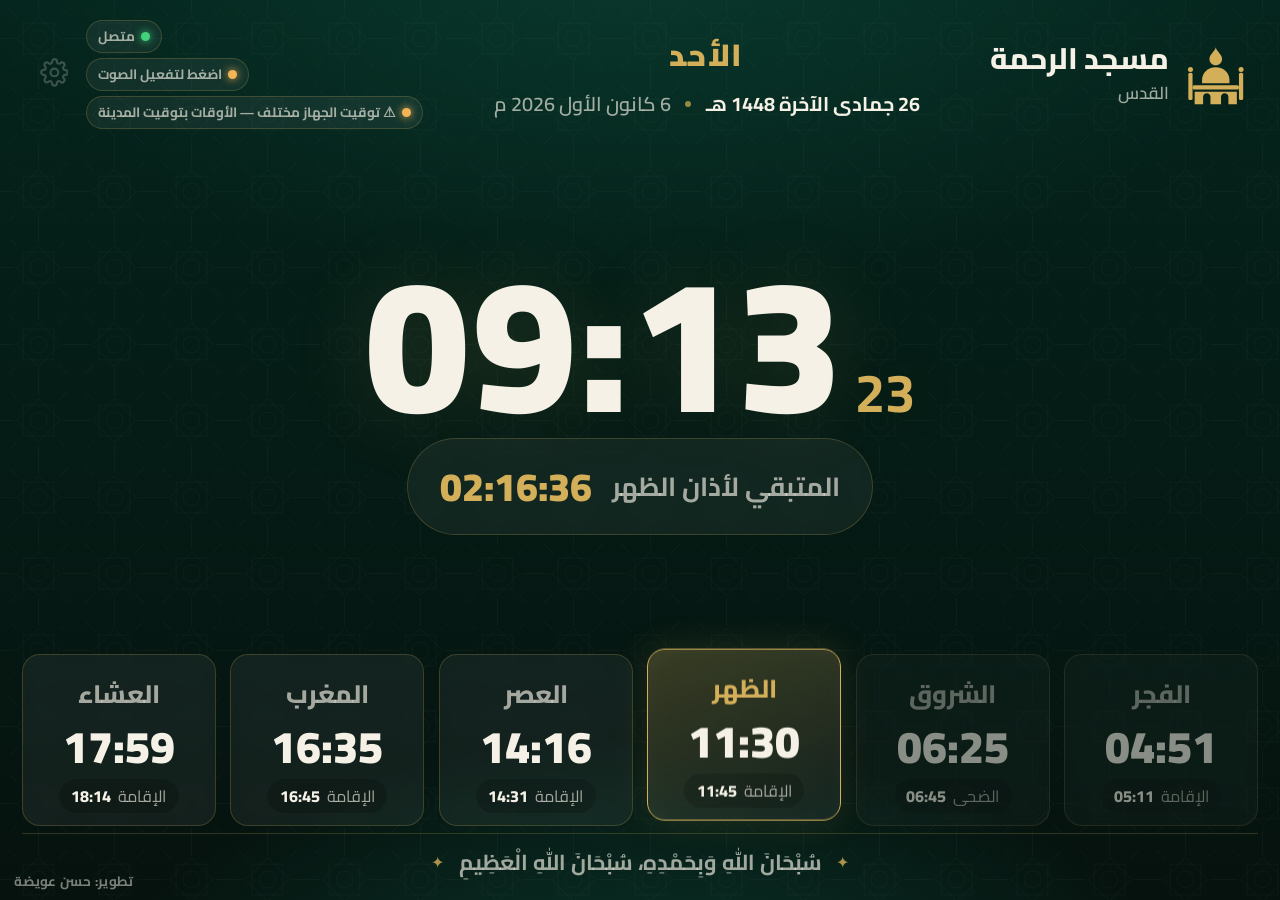
==== commit 7570902c: "v1.0.2 — إضافة توقيع المطوّر حسن عويضة في الشاشة الرئيسية، لوحة الإدارة، صفحة التشخيص، README، الرخص" ====
--- a/index.html
+++ b/index.html
@@ -3,6 +3,7 @@
 <head>
   <meta charset="UTF-8">
   <meta name="viewport" content="width=device-width, initial-scale=1.0">
+  <meta name="author" content="حسن عويضة — Hasan Awida">
   <title>مواقيت الصلاة</title>
   <meta name="theme-color" content="#04241c">
   <link rel="manifest" href="manifest.json">
@@ -105,6 +106,8 @@
       <span id="ticker-text"></span>
       <span class="ticker-star">✦</span>
     </div>
+
+    <div class="dev-credit">تطوير: حسن عويضة</div>
   </div>
 
   <!-- شاشة الأذان -->
@@ -171,7 +174,8 @@
     <div class="settings-panel">
       <h2>⚙ الإعدادات</h2>
       <div class="settings-hint">اضغط حرف S في أي وقت لفتح هذه النافذة — الإعدادات تُحفظ على الجهاز نفسه
-        · <a href="diagnostics.html" target="_blank" style="color:var(--accent)">🩺 صفحة فحص النظام</a></div>
+        · <a href="diagnostics.html" target="_blank" style="color:var(--accent)">🩺 صفحة فحص النظام</a>
+        · تطوير: <a href="https://github.com/hasanawida" target="_blank" style="color:var(--accent)">حسن عويضة</a></div>
 
       <h3>المسجد والموقع</h3>
       <div class="form-row">
--- a/css/style.css
+++ b/css/style.css
@@ -536,6 +536,21 @@
   margin-top: 0.3vmin;
 }
 
+/* توقيع المطوّر */
+.dev-credit {
+  position: absolute;
+  bottom: 0.7vmin;
+  left: 1.6vmin;
+  font-size: 1.5vmin;
+  font-weight: 700;
+  color: var(--text-dim);
+  opacity: 0.75;
+  letter-spacing: 0.02em;
+  pointer-events: none;
+}
+
+body.layout-portrait .dev-credit { font-size: 1.9vmin; }
+
 /* ---------- الشاشات الكاملة (أذان/إقامة/صلاة) ---------- */
 .overlay {
   position: fixed;
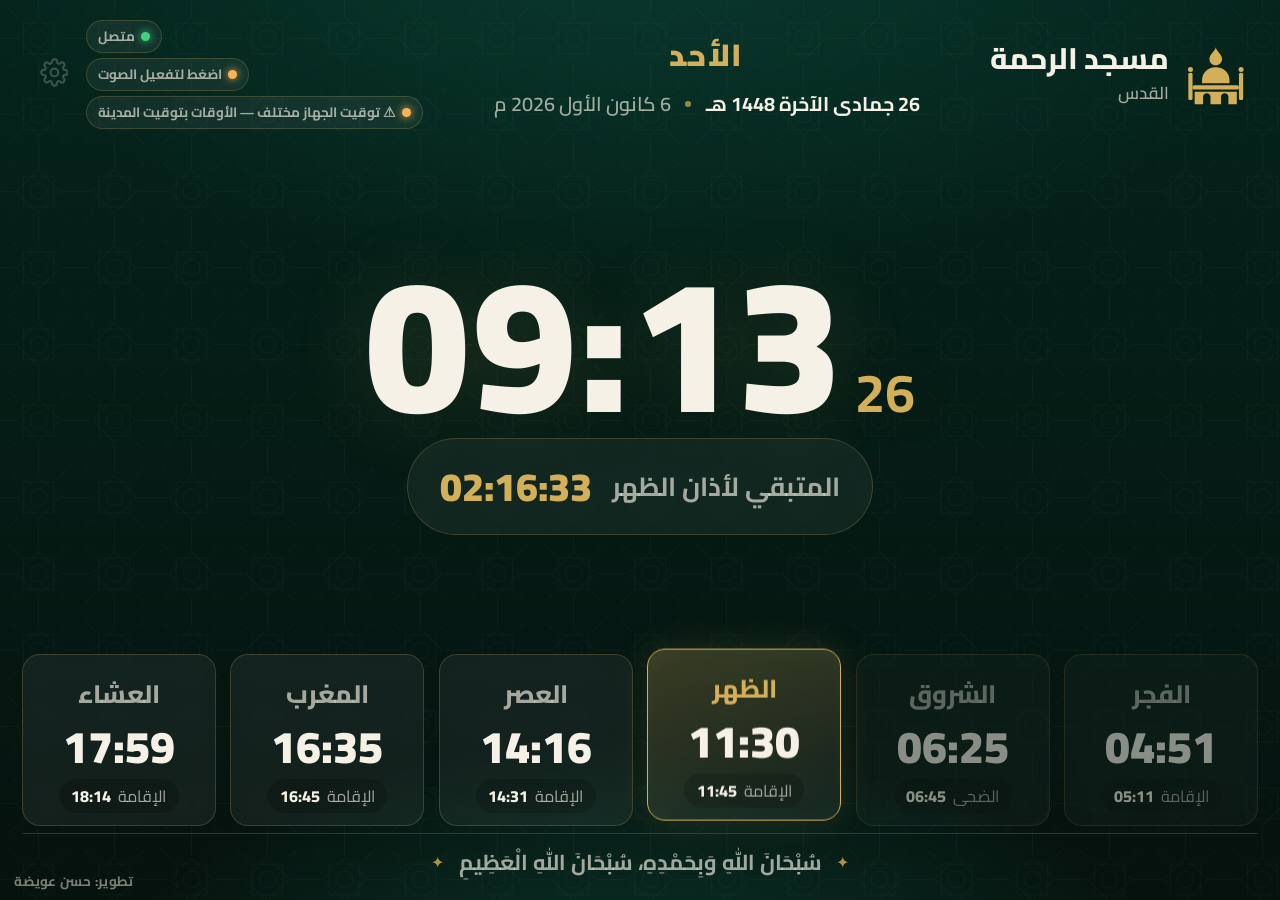
==== commit be955ecc: "v1.0.4 — جاهزية متاجر التطبيقات: أيقونات PNG وتحسين الـmanifest - أيقونات PNG بمقاسات المتاجر (192/5" ====
--- a/index.html
+++ b/index.html
@@ -8,6 +8,7 @@
   <meta name="theme-color" content="#04241c">
   <link rel="manifest" href="manifest.json">
   <link rel="icon" href="icons/icon.svg" type="image/svg+xml">
+  <link rel="apple-touch-icon" href="icons/icon-192.png">
   <link rel="stylesheet" href="css/style.css">
 </head>
 <body>
